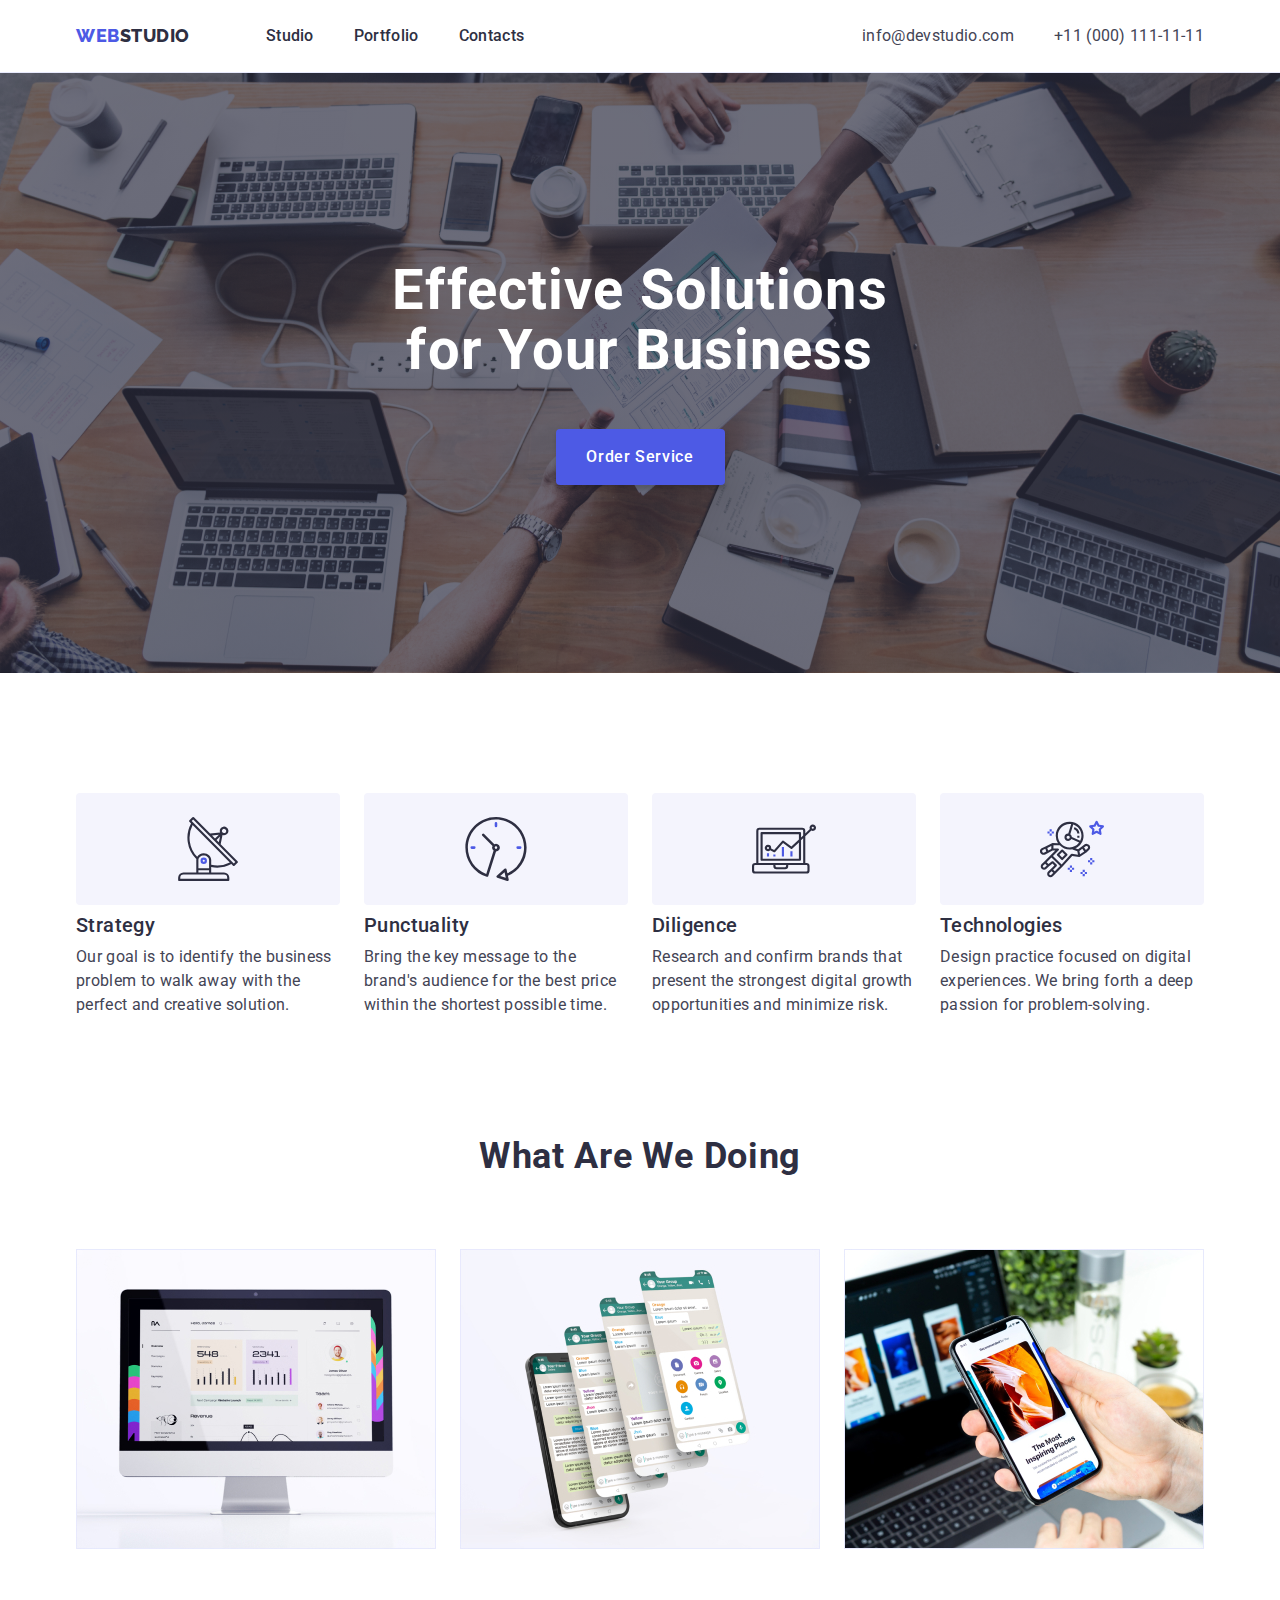
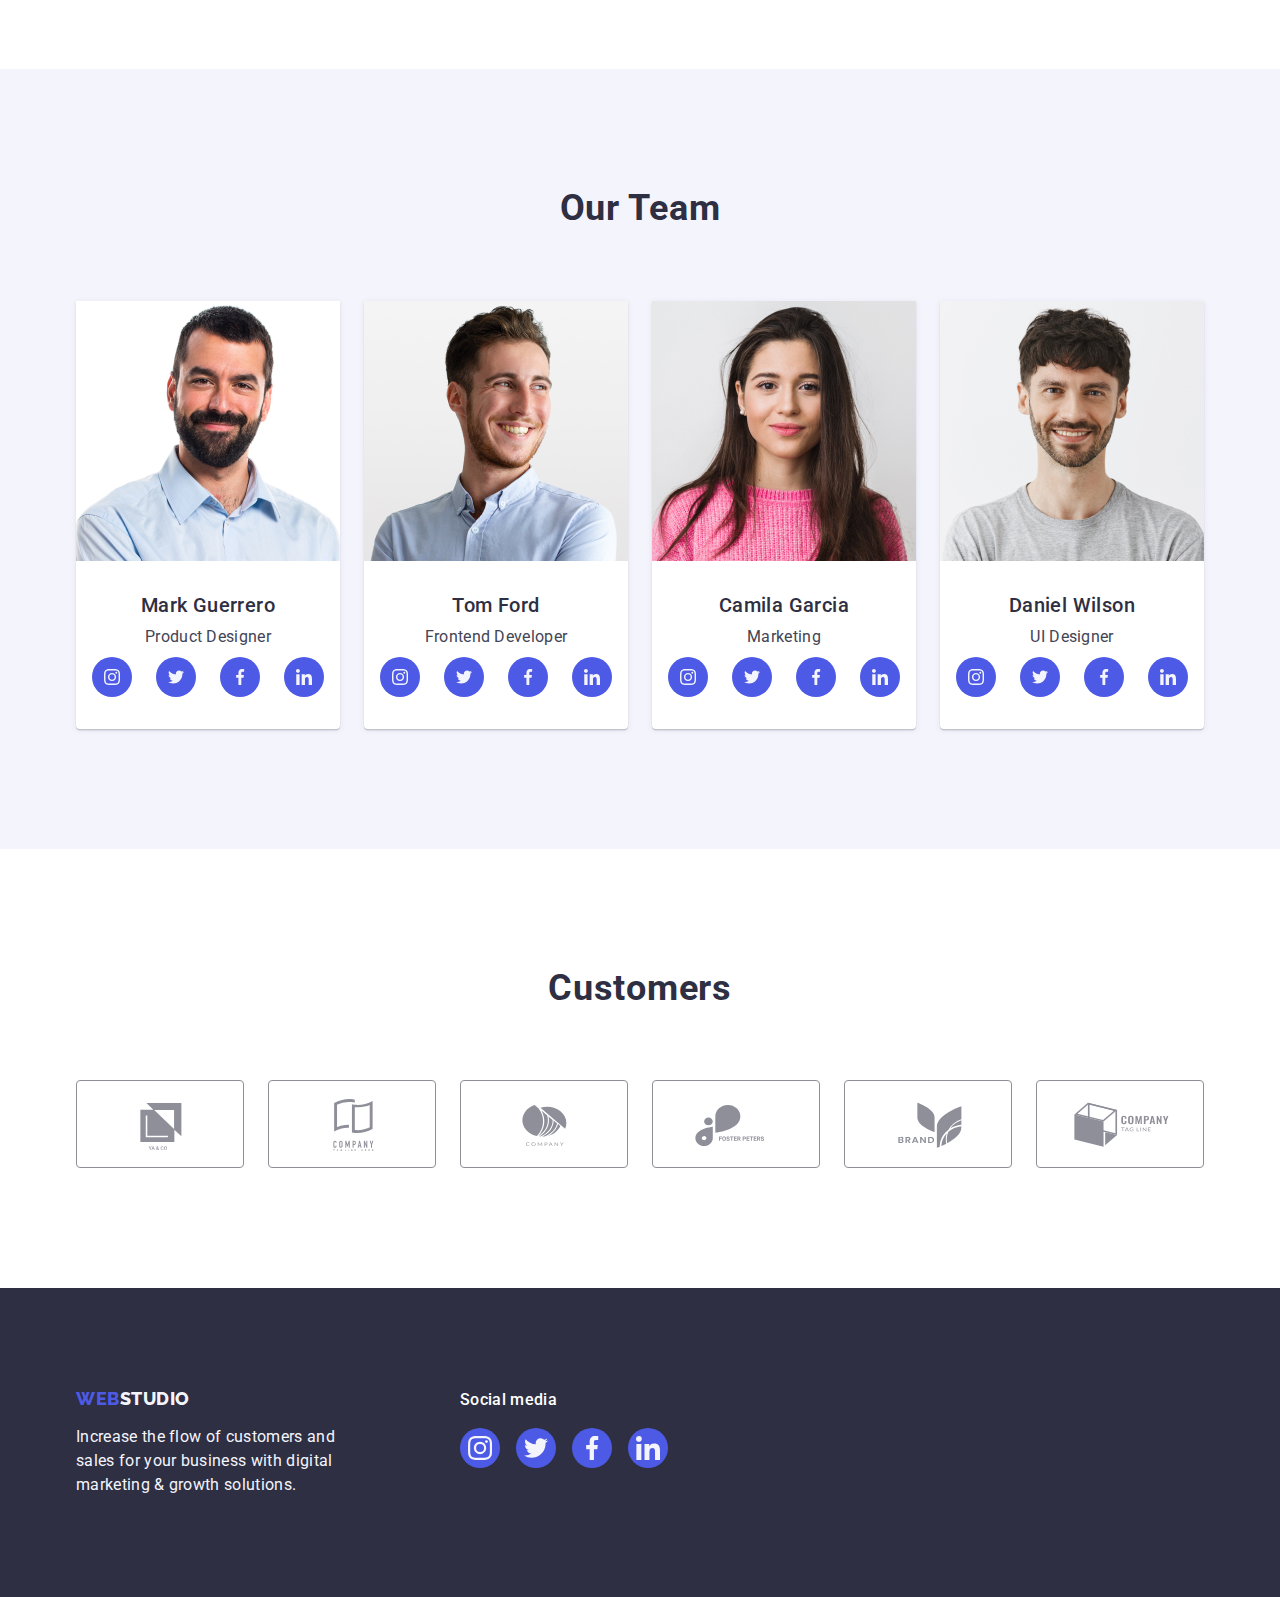
==== index.html @ e8cffee5 "Initial commit" ====
<!DOCTYPE html>
<html lang="en">
  <head>
    <meta charset="UTF-8" />
    <meta http-equiv="X-UA-Compatible" content="IE=edge" />
    <meta name="viewport" content="width=device-width, initial-scale=1.0" />
    <!--Fonts-stules-->
    <link rel="preconnect" href="https://fonts.googleapis.com" />
    <link rel="preconnect" href="https://fonts.gstatic.com" crossorigin />
    <link
      href="https://fonts.googleapis.com/css2?family=Raleway:wght@800&family=Roboto:wght@400;500;700;900&display=swap"
      rel="stylesheet"
    />
    <!--Custom-styles-->
    <link rel="stylesheet" href="./css/modern-normalize.min.css" />
    <link rel="stylesheet" href="./css/styles.css" />
    <title>WebStudio</title>
  </head>

  <body>
    <!-- header -->
    <header class="header">
      <div class="header-div container">
        <nav class="header-nav">
          <a class="header-loga link" href="./index.html"
            >Web<span class="loga">Studio</span></a
          >
          <ul class="header-nav-list list">
            <li class="header-nav-item">
              <a class="heqder-link text link" href="./index.html">Studio</a>
            </li>
            <li class="header-nav-item">
              <a class="heqder-link text link" href="./portfolio.html"
                >Portfolio</a
              >
            </li>
            <li class="header-nav-item">
              <a class="heqder-link text link" href="">Contacts</a>
            </li>
          </ul>
        </nav>
        <address class="header-address">
          <ul class="header-address-list list">
            <li class="header-contact-mail">
              <a
                class="header-contact-link small link"
                href="mailto:info@devstudio.com"
                >info@devstudio.com</a
              >
            </li>
            <li class="header-contact-tel">
              <a class="header-contact-link small link" href="tel:+110001111111"
                >+11 (000) 111-11-11</a
              >
            </li>
          </ul>
        </address>
      </div>
    </header>

    <!-- main-->
    <main>
      <!-- hero image-->
      <section class="section-hero-image">
        <div class="div-hero container">
          <h1 class="hero-imege-title title">
            Effective Solutions for Your Business
          </h1>
          <button class="imege-button" type="button">Order Service</button>
        </div>
      </section>
      <!-- section 1-->
      <section class="section-advantage">
        <div class="div-advantage container">
          <h2 class="subject visually-hidden">Our advantage</h2>
          <ul class="advantage-list list">
            <li class="advantage-item">
            <div class="section-advantage-icon">
              <svg class="advantage-icon" width="64" height="64">
                <use href="./images/icons.svg#icon-antenna"></use>
              </svg>
            </div>
              <h3 class="advantage-title heading">Strategy</h3>
              <p class="advantage-text small">
                Our goal is to identify the business problem to walk away with
                the perfect and creative solution.
              </p>
            </li>
            <li class="advantage-item">
            <div class="section-advantage-icon">
              <svg class="advantage-icon" width="64" height="64">
                <use href="./images/icons.svg#icon-clock"></use>
              </svg>
            </div>
              <h3 class="advantage-title heading">Punctuality</h3>
              <p class="advantage-text small">
                Bring the key message to the brand's audience for the best price
                within the shortest possible time.
              </p>
            </li>
            <li class="advantage-item">
             <div class="section-advantage-icon">
              <svg class="advantage-icon" width="64" height="64">
                <use href="./images/icons.svg#icon-diagram"></use>
              </svg>
             </div>
              <h3 class="advantage-title heading">Diligence</h3>
              <p class="advantage-text small">
                Research and confirm brands that present the strongest digital
                growth opportunities and minimize risk.
              </p>
            </li>
            <li class="advantage-item">
             <div class="section-advantage-icon">
              <svg class="advantage-icon" width="64" height="64">
                <use href="./images/icons.svg#icon-astronaut"></use>
              </svg>
             </div>
              <h3 class="advantage-title heading">Technologies</h3>
              <p class="advantage-text small">
                Design practice focused on digital experiences. We bring forth a
                deep passion for problem-solving.
              </p>
            </li>
          </ul>
        </div>
      </section>

      <!-- section 2 product-->
      <section class="section-product">
        <div class="div-product container">
          <h2 class="product-title subject">What are we doing</h2>
          <ul class="product-list list">
            <li class="product-item">
              <img
                class="product-item-img"
                src="./images/section2/Rectangle1.jpg"
                alt="the computer on which the site is displayed."
                width="360"
                height="300"
              />
            </li>
            <li class="product-item">
              <img
                class="product-item-img"
                src="./images/section2/Rectangle2.jpg"
                alt="open application on the mobile phone."
                width="360"
                height="300"
              />
            </li>
            <li class="product-item">
              <img
                class="product-item-img"
                src="./images/section2/Rectangle3.jpg"
                alt="the program is open on the mobile phone and computer."
                width="360"
                height="300"
              />
            </li>
          </ul>
        </div>
      </section>
      <!-- section 3 team-->
      <section class="section-team">
        <div class="div-team container">
          <h2 class="team-title subject">Our Team</h2>
          <ul class="team-list list">
            <li class="team-item">
              <img
                class="team-item-img"
                src="./images/section3/img1j.jpg"
                alt="a man with dark hair and a beard."
                width="264"
                height="260"
              />
              <div class="div-team-item">
                <h3 class="team-item-title heading">Mark Guerrero</h3>
                <p class="team-item-text small">Product Designer</p>
                <ul class="team-media-list list">
                  <li class="team-media-item"><a class="social-link link" href="" target="_blank" rel="noopener noreferrer" 
                    aria-label="Instagram icon">
                    <svg class="social-icon" width="16" height="16">
                      <use href="./images/icons.svg#icon-instagram"></use>
                    </svg>
                  </a></li>
                  <li class="team-media-item"><a class="social-link link" href="" target="_blank" rel="noopener noreferrer" 
                    aria-label="Twitter icon">
                    <svg class="social-icon" width="16" height="16">
                      <use href="./images/icons.svg#icon-twitter"></use>
                    </svg>
                  </a></li>
                  <li class="team-media-item"><a class="social-link link" href="" target="_blank" rel="noopener noreferrer"
                     aria-label="Facebook icon">
                    <svg class="social-icon" width="16" height="16">
                      <use href="./images/icons.svg#icon-facebook"></use>
                    </svg>
                  </a></li>
                  <li class="team-media-item"><a class="social-link link" href="" target="_blank" rel="noopener noreferrer" 
                    aria-label="linkedin icon">
                    <svg class="social-icon" width="16" height="16">
                      <use href="./images/icons.svg#icon-linkedin"></use>
                    </svg>
                  </a></li>
                </ul>
              </div>
            </li>
            <li class="team-item">
              <img
                class="team-item-img"
                src="./images/section3/img2j.jpg"
                alt="a man with blond hair and a sincere smile."
                width="264"
                height="260"
              />
              <div class="div-team-item">
                <h3 class="team-item-title heading">Tom Ford</h3>
                <p class="team-item-text small">Frontend Developer</p>
              <ul class="team-media-list list">
                <li class="team-media-item"><a class="social-link link" href="" target="_blank" rel="noopener noreferrer" 
                  aria-label="Instagram icon">
                  <svg class="social-icon" width="16" height="16">
                    <use href="./images/icons.svg#icon-instagram"></use>
                  </svg>
                </a></li>
                <li class="team-media-item"><a class="social-link link" href="" target="_blank" rel="noopener noreferrer" 
                  aria-label="Twitter icon">
                  <svg class="social-icon" width="16" height="16">
                    <use href="./images/icons.svg#icon-twitter"></use>
                  </svg>
                </a></li>
                <li class="team-media-item"><a class="social-link link" href="" target="_blank" rel="noopener noreferrer"
                   aria-label="Facebook icon">
                  <svg class="social-icon" width="16" height="16">
                    <use href="./images/icons.svg#icon-facebook"></use>
                  </svg>
                </a></li>
                <li class="team-media-item"><a class="social-link link" href="" target="_blank" rel="noopener noreferrer" 
                  aria-label="linkedin icon">
                  <svg class="social-icon" width="16" height="16">
                    <use href="./images/icons.svg#icon-linkedin"></use>
                  </svg>
                </a></li>
              </ul>
              </div>
            </li>
            <li class="team-item">
              <img
                class="team-item-img"
                src="./images/section3/img3j.jpg"
                alt="woman with dark long hair."
                width="264"
                height="260"
              />
              <div class="div-team-item">
                <h3 class="team-item-title heading">Camila Garcia</h3>
                <p class="team-item-text small">Marketing</p>
                <ul class="team-media-list list">
                  <li class="team-media-item"><a class="social-link link" href="" target="_blank" rel="noopener noreferrer" 
                    aria-label="Instagram icon">
                    <svg class="social-icon" width="16" height="16">
                      <use href="./images/icons.svg#icon-instagram"></use>
                    </svg>
                  </a></li>
                  <li class="team-media-item"><a class="social-link link" href="" target="_blank" rel="noopener noreferrer" 
                    aria-label="Twitter icon">
                    <svg class="social-icon" width="16" height="16">
                      <use href="./images/icons.svg#icon-twitter"></use>
                    </svg>
                  </a></li>
                  <li class="team-media-item"><a class="social-link link" href="" target="_blank" rel="noopener noreferrer"
                     aria-label="Facebook icon">
                    <svg class="social-icon" width="16" height="16">
                      <use href="./images/icons.svg#icon-facebook"></use>
                    </svg>
                  </a></li>
                  <li class="team-media-item"><a class="social-link link" href="" target="_blank" rel="noopener noreferrer" 
                    aria-label="linkedin icon">
                    <svg class="social-icon" width="16" height="16">
                      <use href="./images/icons.svg#icon-linkedin"></use>
                    </svg>
                  </a></li>
                </ul>
              </div>
            </li>
            <li class="team-item">
              <img
                class="team-item-img"
                src="./images/section3/img4j.jpg"
                alt="a man with dark hair in a t-shirt who is smiling."
                width="264"
                height="260"
              />
              <div class="div-team-item">
                <h3 class="team-item-title heading">Daniel Wilson</h3>
                <p class="team-item-text small">UI Designer</p>
                <ul class="team-media-list list">
                  <li class="team-media-item"><a class="social-link link" href="" target="_blank" rel="noopener noreferrer" 
                    aria-label="Instagram icon">
                    <svg class="social-icon" width="16" height="16">
                      <use href="./images/icons.svg#icon-instagram"></use>
                    </svg>
                  </a></li>
                  <li class="team-media-item"><a class="social-link link" href="" target="_blank" rel="noopener noreferrer" 
                    aria-label="Twitter icon">
                    <svg class="social-icon" width="16" height="16">
                      <use href="./images/icons.svg#icon-twitter"></use>
                    </svg>
                  </a></li>
                  <li class="team-media-item"><a class="social-link link" href="" target="_blank" rel="noopener noreferrer"
                     aria-label="Facebook icon">
                    <svg class="social-icon" width="16" height="16">
                      <use href="./images/icons.svg#icon-facebook"></use>
                    </svg>
                  </a></li>
                  <li class="team-media-item"><a class="social-link link" href="" target="_blank" rel="noopener noreferrer" 
                    aria-label="linkedin icon">
                    <svg class="social-icon" width="16" height="16">
                      <use href="./images/icons.svg#icon-linkedin"></use>
                    </svg>
                  </a></li>
                </ul>
              </div>
            </li>
          </ul>
        </div>
      </section>
      <!-- section 4 customers-->
      <section class="customers">
        <div class="container">
          <h2 class="container-title subject">Customers</h2>
          <ul class="customers-list list">
            <li class="customers-item"> <a class="customers-socials-link link" href="" target="_blank" rel="noopener noreferrer"
               aria-label="YA and CO" >
              <svg class="customers-icon" width="104" height="56">
                <use href="./images/icons.svg#icon-Logo"></use>
              </svg>
            </a></li>
            <li class="customers-item"> <a class="customers-socials-link link" href="" target="_blank" rel="noopener noreferrer"
               aria-label="Company Tagline Here" >
              <svg class="customers-icon" width="104" height="56">
                <use href="./images/icons.svg#icon-Logo-1"></use>
              </svg>
            </a></li>
            <li class="customers-item"> <a class="customers-socials-link link" href="" target="_blank" rel="noopener noreferrer"
               aria-label="Company" >
              <svg class="customers-icon" width="104" height="56">
                <use href="./images/icons.svg#icon-Logo-2"></use>
              </svg>
            </a></li>
            <li class="customers-item"> <a class="customers-socials-link link" href="" target="_blank" rel="noopener noreferrer"
               aria-label="Foster Peters" >
              <svg class="customers-icon" width="104" height="56">
                <use href="./images/icons.svg#icon-Logo-3"></use>
              </svg>
            </a></li>
            <li class="customers-item"> <a class="customers-socials-link link" href="" target="_blank" rel="noopener noreferrer"
               aria-label="Brand" >
              <svg class="customers-icon" width="104" height="56">
                <use href="./images/icons.svg#icon-Logo-4"></use>
              </svg>
            </a></li>
            <li class="customers-item"> <a class="customers-socials-link link" href="" target="_blank" rel="noopener noreferrer"
               aria-label="Company Tag Line" >
              <svg class="customers-icon" width="104" height="56">
                <use href="./images/icons.svg#icon-Logo-5"></use>
              </svg>
            </a></li>
          </ul>
        </div>
      </section>
    </main>

    <!--footer-->
    <footer class="footer">
      <div class="div-footer container">
        <div class="div-footer-logo">
          <a class="footer-loga link" href="./index.html"
            >Web<span class="loga-footer">Studio</span></a
          >
          <p class="footer-text">
            Increase the flow of customers and sales for your business with
            digital marketing & growth solutions.
          </p>
        </div>
        <div class="div-media">
          <p class="footer-media">Social media</p>
          <ul class="footer-media-list list">
            <li class="footer-media-item"><a class="footer-social-link link" href="" target="_blank" rel="noopener noreferrer" 
                    aria-label="Instagram icon">
              <svg class="footer-social-icon" width="24" height="24"> <use href="./images/icons.svg#icon-instagram24"></use></svg>
             
            </a></li>
            <li class="footer-media-item"><a class="footer-social-link link" href="" target="_blank" rel="noopener noreferrer" 
                    aria-label="Twitter icon">
              <svg class="footer-social-icon" width="24" height="24"><use href="./images/icons.svg#icon-twitter24"></use></svg>
              
            </a></li>
            <li class="footer-media-item"><a class="footer-social-link link" href="" target="_blank" rel="noopener noreferrer" 
                    aria-label="Facebook icon">
              <svg class="footer-social-icon" width="24" height="24"><use href="./images/icons.svg#icon-facebook24"></use></svg>
              
            </a></li>
            <li class="footer-media-item"><a class="footer-social-link link" href="" target="_blank" rel="noopener noreferrer" 
                    aria-label="Linkedin icon">
              <svg class="footer-social-icon" width="24" height="24"> <use href="./images/icons.svg#icon-linkedin24"></use></svg>
             
            </a></li>
          </ul>
        </div>
      </div>
    </footer>
  </body>
</html>
---- css/styles.css ----
body {
  font-family: Roboto, sans-serif;
  color: #434455;
  background-color: var(--color-white);
}
img {
  display: block;
}
h1,
h2,
h3,
h4,
h5,
h6,
p {
  margin: 0;
}

ul,
ol {
  padding: 0;
  margin: 0;
}
/*!!!!!!!!!!!!!!!!!!!!!!!!!!!!!!!!!!!!--------base styly--------!!!!!!!!!!!!!!!!!!!!!!!!!!!!!!!!!!!!!!!!!!!*/
/*h1*/
.title {
  font-size: 56px;
  font-weight: 700;

  line-height: 1.07;
  letter-spacing: 0.02em;
  text-align: center;
}
/*h2*/
.subject {
  font-size: 36px;
  font-weight: 700;

  line-height: 1.11;
  letter-spacing: 0.02em;
  text-transform: capitalize;
  text-align: center;
  color: var(--color-navy-blue);
}

/*h3*/
.heading {
  font-size: 20px;
  font-weight: 500;
  line-height: 1.2;
  letter-spacing: 0.02em;

  color: var(--color-grey);
}
/*p*/
.small {
  font-size: 16px;
  font-weight: 400;
  line-height: 1.5;
  letter-spacing: 0.02em;
  color: var(--color-slate);
}
.text {
  font-size: 16px;
  font-weight: 500;
  line-height: 1.5;
  letter-spacing: 0.02em;
  color: var(--color-slate);
}

.list {
  list-style-type: none;
}
.link {
  text-decoration: none;
}
.container {
  width: 1158px;
  margin: 0 auto;
  padding: 0 15px 0 15px;
}

.visually-hidden {
  position: absolute;
  width: 1px;
  height: 1px;
  margin: -1px;
  border: 0;
  padding: 0;
  white-space: nowrap;
  clip-path: inset(100%);
  clip: rect(0 0 0 0);
  overflow: hidden;
}
/*!!!!!!!!!!!!!!!!!!!!!!-----------------header styles-----------!!!!!!!!!!!!!!!!!!!!!!!!!!!!!!!!!!!!!!!!!*/

.header {
  border-bottom: 1px solid #e7e9fc;
  box-shadow: 0px 2px 1px rgba(46, 47, 66, 0.08),
    0px 1px 1px rgba(46, 47, 66, 0.16), 0px 1px 6px rgba(46, 47, 66, 0.08);
}

.header-div {
  display: flex;
}

.header-nav {
  display: flex;
  align-items: center;
}
.header-loga {
  font-family: Raleway, sans-serif;
  font-weight: 800;
  font-size: 18px;
  line-height: 1.17;
  color: var(--color-iris);
  letter-spacing: 0.03em;
  text-transform: uppercase;

  margin-right: 76px;
}

.loga {
  color: var(--color-grey);
}
.header-nav-list {
  display: flex;
  gap: 40px;
}
.header-nav-list .heqder-link {
  color: var(--color-navy-blue);
}
.header-nav-list .heqder-link:hover,
.header-nav-list .heqder-link:focus,
.header-nav-list .heqder-link:active {
  color: var(--color-ocean);
}
.header-nav-item {
}
.heqder-link {
  display: inline-block;
  padding-top: 24px;
  padding-bottom: 24px;
}
.header-address {
  font-style: normal;
  display: flex;
  align-items: center;
  margin-left: auto;
}
.header-address-list {
  display: flex;
}

.header-contact-mail {
  margin-right: 40px;
}

.header-contact-tel {
  margin-right: 0;
}
.header-contact-link:hover,
.header-contact-link:focus {
  color: var(--color-ocean);
}

/*!!!!!!!!!!!!!!!!!!!!!----------------------hero-imege------------------!!!!!!!!!!!!!!!!!!!!!!!!!!!!1*/

.section-hero-image {
  max-width: 1440px;
  margin-left: auto;
  margin-right: auto;
  background: var(--color-navy-blue);
  padding: 188px 0 188px;
  background-image: linear-gradient(
      rgba(46, 47, 66, 0.7),
      rgba(46, 47, 66, 0.7)
    ),
    url(../images/background/people-office.jpg);
  background-repeat: no-repeat;
  background-position: center;
  background-size: cover;
}
.div-hero {
}
.hero-imege-title {
  color: var(--color-white);
  max-width: 496px;
  margin-left: auto;
  margin-right: auto;
}
.imege-button {
  font-family: "Roboto", sans-serif;
  font-weight: 500;
  font-size: 16px;
  line-height: 1.5;
  letter-spacing: 0.04em;
  cursor: pointer;
  color: var(--color-white);
  background-color: var(--color-iris);

  display: block;
  min-width: 169px;
  height: 56px;
  border: none;
  border-radius: 4px;
  margin-left: auto;
  margin-right: auto;
  margin-top: 48px;
  box-shadow: 0px 4px 4px rgba(0, 0, 0, 0.15);
}
.imege-button:hover,
.imege-button:focus {
  background-color: var(--color-ocean);
}
.imege-button:active {
  background-color: var(--color-ocean);
}

/*!!!!!!!!!!!!!!!!!!!!--------------------section advantage-------------------!!!!!!!!!!!!!!!!!!!!!!!!!!!!*/

.section-advantage {
  padding-bottom: 120px;
  padding-top: 120px;
}

.advantage-list {
  display: flex;
  gap: 24px;
  padding-left: 0;
}

.advantage-item {
  width: calc((100% - 72px) / 4);
}
.section-advantage-icon {
  display: flex;
  align-items: center;
  justify-content: center;
  padding-bottom: 24px;
  padding-top: 24px;
  margin-bottom: 8px;
  border-radius: 4px;
  background-color: var(--color-cloud);
}
.advantage-icon {
}
.advantage-title {
  margin-bottom: 8px;
}

.advantage-text {
}

/*!!!!!!!!!!!!!!!!!!!!!!!!!!!!!!!!!!-----------------section product----------------!!!!!!!!!!!!!!!!!!!!!!!!!*/
.section-product {
  padding-bottom: 120px;
}
.div-product {
}
.product-title {
  margin-bottom: 72px;
}
.product-list {
  display: flex;
  gap: 24px;
  padding-left: 0;
}
.product-item {
  width: calc((100% - 48px) / 3);
}
.product-item-img {
}
/*!!!!!!!!!!!!!!!!!!!!!!!!!!!!!!!!!-------------------section team--------------------!!!!!!!!!!!!!!!!!!!!!!!*/
.section-team {
  background-color: var(--color-cloud);
  padding-bottom: 120px;
  padding-top: 120px;
}
.div-team {
}
.team-title {
  margin-bottom: 72px;
}
.team-list {
  display: flex;
  gap: 24px;
}
.team-item {
  background-color: var(--color-white);
  width: calc((100% - 72px) / 4);
  border-radius: 0px 0px 4px 4px;
  box-shadow: 0px 1px 6px rgba(46, 47, 66, 0.08),
    0px 1px 1px rgba(46, 47, 66, 0.16), 0px 2px 1px rgba(46, 47, 66, 0.08);
}
.div-team-item {
  padding: 32px 0px;
}
.team-item-img {
}
.team-item-title {
  text-align: center;
  margin-bottom: 8px;
}
.team-item-text {
  text-align: center;
  margin-bottom: 8px;
}
.team-media-list {
  display: flex;
  gap: 24px;
  justify-content: center;
}
.team-media-item {
  width: 40px;
  height: 40px;
}
.social-link {
  display: flex;
  align-items: center;
  justify-content: center;
  width: 100%;
  height: 100%;
  background-color: var(--color-iris);
  border-radius: 50%;
}
.social-link:hover,
.social-link:focus {
  background-color: var(--color-ocean);
}
.social-icon {
  fill: var(--color-cloud);
}
/*!!!!!!!!!!!!!!!!!!!!!!!!!---------------------section 4 customers-------------------!!!!!!!!!!!!!!!*/
.customers {
  padding-bottom: 120px;
  padding-top: 120px;
}
.container-title {
  line-height: 1.1;
  margin-bottom: 72px;
}
.customers-list {
  display: flex;
  gap: 24px;
}
.customers-item {
  width: calc((100% - 120px) / 6);
  height: 88px;
}
.customers-socials-link {
  display: flex;
  align-items: center;
  justify-content: center;
  width: 100%;
  height: 100%;
  border: 1px solid #8e8f99;
  border-radius: 4px;
  color: var(--color-light-slate);
}
.customers-icon {
  fill: currentColor; 
}
.customers-socials-link:hover,
.customers-socials-link:focus{
  color: var(--color-ocean);
}
.customers-socials-link:hover,
.customers-socials-link:focus {
  border-color: var(--color-ocean);
}
/*!!!!!!!!!!!!!!!!!!!!!!!!----------------------------footer------------------!!!!!!!!!!!!!!!!!!!!!!!*/
.footer {
  background: var(--color-navy-blue);
  padding: 100px 0;
}
.div-footer {
  display: flex;
  align-items: baseline;
}
.div-footer-logo{
  margin-right: 120px;
}
.div-media {
  /*margin-left: 120px;*/
}
.footer-loga {
  font-family: Raleway, sans-serif;
  font-weight: 800;
  font-size: 18px;
  line-height: 1.17;
  color: var(--color-iris);
  letter-spacing: 0.03em;
  text-transform: uppercase;
  display: inline-block;
  margin-bottom: 16px;
}

.loga-footer {
  color: var(--color-cloud);
}
.footer-text {
  font-weight: 400;
  font-size: 16px;
  line-height: 1.5;
  letter-spacing: 0.02em;
  color: var(--color-cloud);
  max-width: 264px;
}
.footer-media {
  font-weight: 500;
  font-size: 16px;
  line-height: 1.5;
  letter-spacing: 0.02em;
  color: var(--color-white);
  margin-bottom: 16px;
}
.footer-media-list {
  display: flex;
  gap: 16px;
}
.footer-media-item{
  width: 40px;
  height: 40px;
}
.footer-social-link {
  display: flex;
  align-items: center;
  justify-content: center;
  width: 100%;
  height: 100%;
  background-color: var(--color-iris);
  border-radius: 50%;
}
.footer-social-link:hover,
.footer-social-link:focus {
  background-color: var(--color-green);
}

.footer-social-icon {
  fill: var(--color-cloud);
}

/*!!!!!!!!!!!!!!!!!!!!!----------------portfolio-------------------!!!!!!!!!!!!!!!!!!!!!!!!!!!!!!!!!!!!!!!!!!!!*/
.section-portfolio {
  padding: 96px 0 120px;
}

/*!!!!!!!!!!-----button-filters-----!!!!!!*/
.button-filters {
  display: flex;
  justify-content: center;
  gap: 24px;
  margin-bottom: 72px;
}
.button-item {
}
.button {
  font-family: "Roboto", sans-serif;
  font-weight: 500;
  font-size: 16px;
  line-height: 1.5;
  letter-spacing: 0.04em;
  cursor: pointer;
  color: var(--color-iris);
  background: var(--color-cloud);

  padding: 12px 24px;
  border: 1px solid var(--color-cornflower);
  border-radius: 4px;
}
.button:hover,
.button:focus {
  color: var(--color-white);
  background-color: var(--color-ocean);
  border: 1px solid transparent;
  box-shadow: 0px 3px 1px rgba(0, 0, 0, 0.1), 0px 2px 1px rgba(0, 0, 0, 0.08),
    0px 2px 2px rgba(0, 0, 0, 0.12);
}
.button:active {
  color: var(--color-white);
  background: var(--color-ocean);
}
/*!!!!!!!!!!!!!!!!!!!!!!!!!---------------project-card-----------------!!!!!!!!!!!!!!!!!!!!!!!!!!!!!!!!!!!!!!*/

.project-list {
  display: flex;
  flex-wrap: wrap;
  column-gap: 24px;
  row-gap: 48px;
  padding-left: 0;
}
.project-link{
  display: block; 
}
.project-item {
  width: calc((100% - 48px) / 3);
}
.project-link:hover,
.project-link:focus  {
  box-shadow: 0px 1px 6px rgba(46, 47, 66, 0.08),
    0px 1px 1px rgba(46, 47, 66, 0.16), 0px 2px 1px rgba(46, 47, 66, 0.08);
}

.project-link:link {
  text-decoration: none;
}

.div-project {
  padding: 32px 16px;
  border: 1px solid #e7e9fc;
  border-top: none;
}
.project-title {
  margin-bottom: 8px;
}
.progekt-text {
}

/*!!!!!!!!!!!!!!!!!!!!!!!!!!!!!!------------------CSS root---------!!!!!!!!!!!!!!!!!!!!!!!!!!!!!!!!!!!!!!!!!!*/
:root {
  --color-iris: #4d5ae5;
  --color-ocean: #404bbf;
  --color-navy-blue: #2e2f42;
  --color-green: #31d0aa;
  --color-slate: #434455;
  --color-light-slate: #8e8f99;
  --color-cornflower: #e7e9fc;
  --color-cloud: #f4f4fd;
  --color-navy-blue-modal: #2e2f42;
  --color-grey: #2e2f42;
  --color-white: #ffffff;
  --color-dairy: #fcfcfc;
}
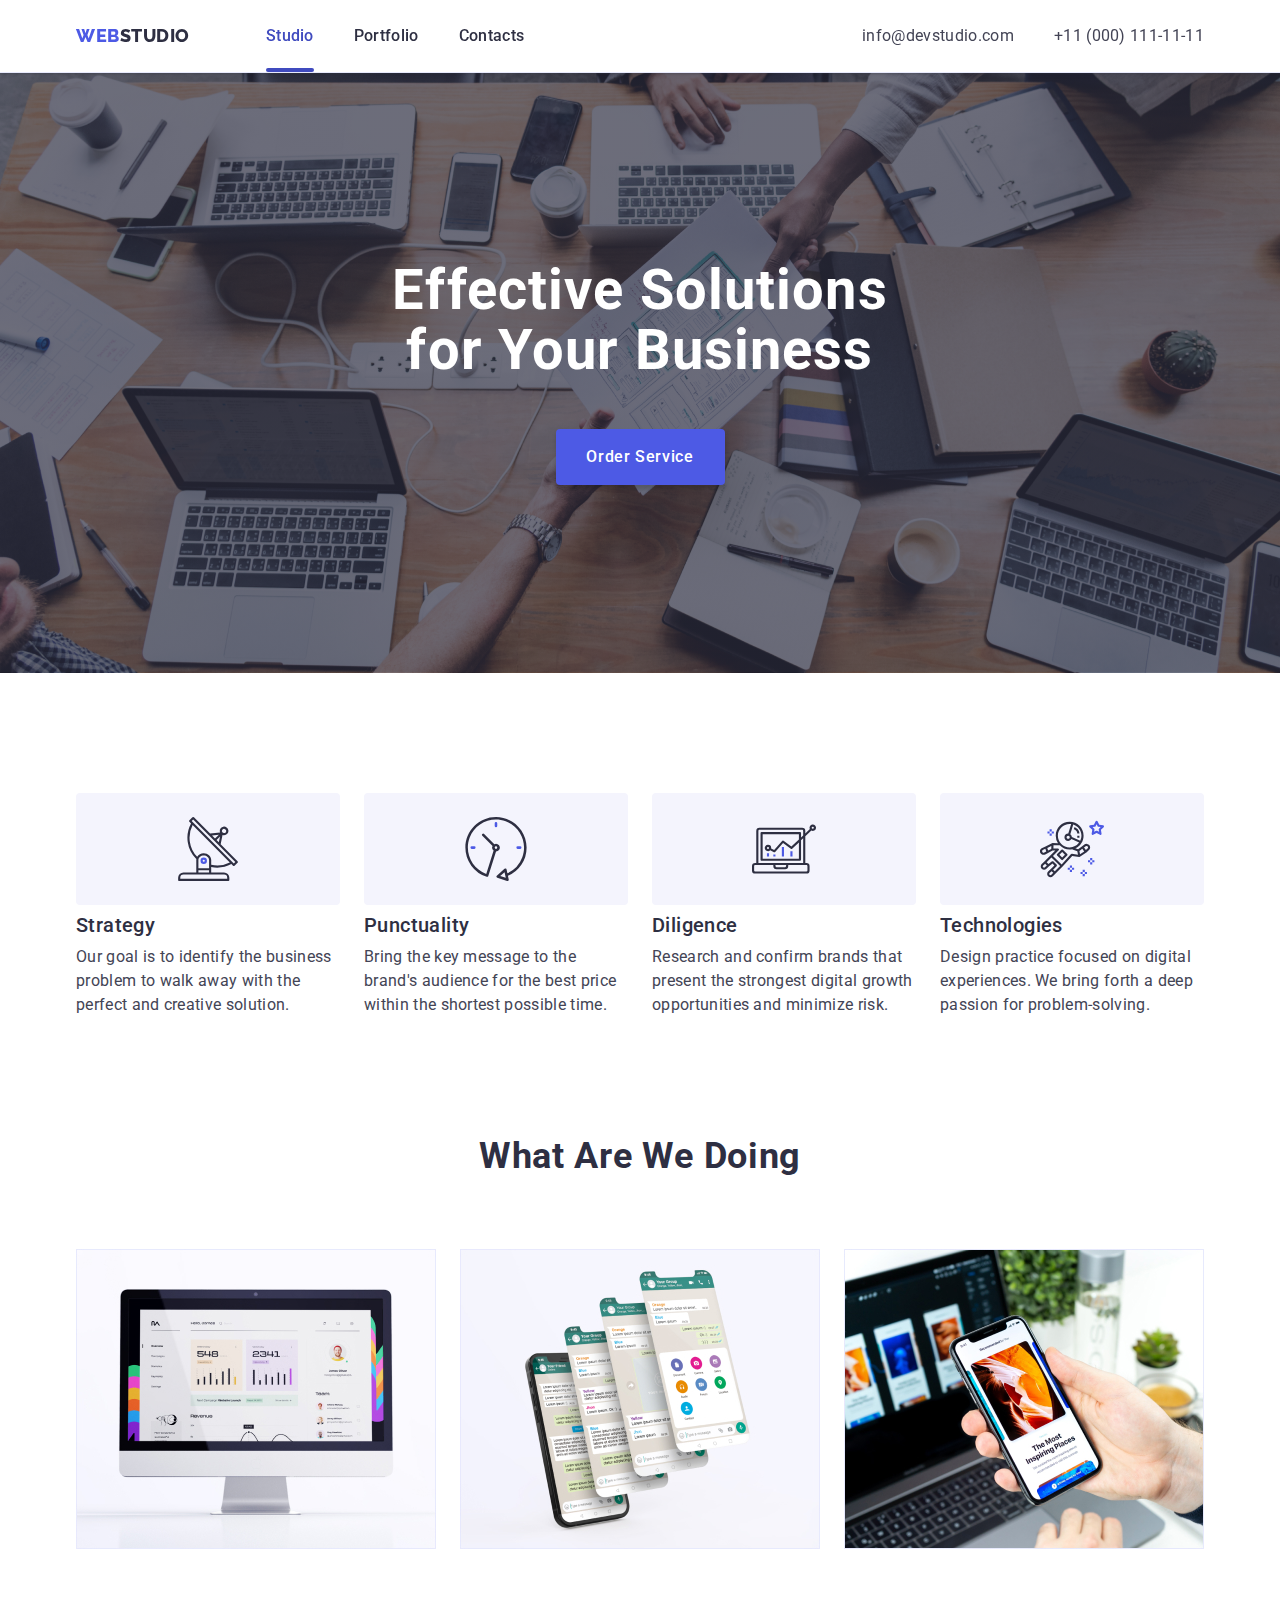
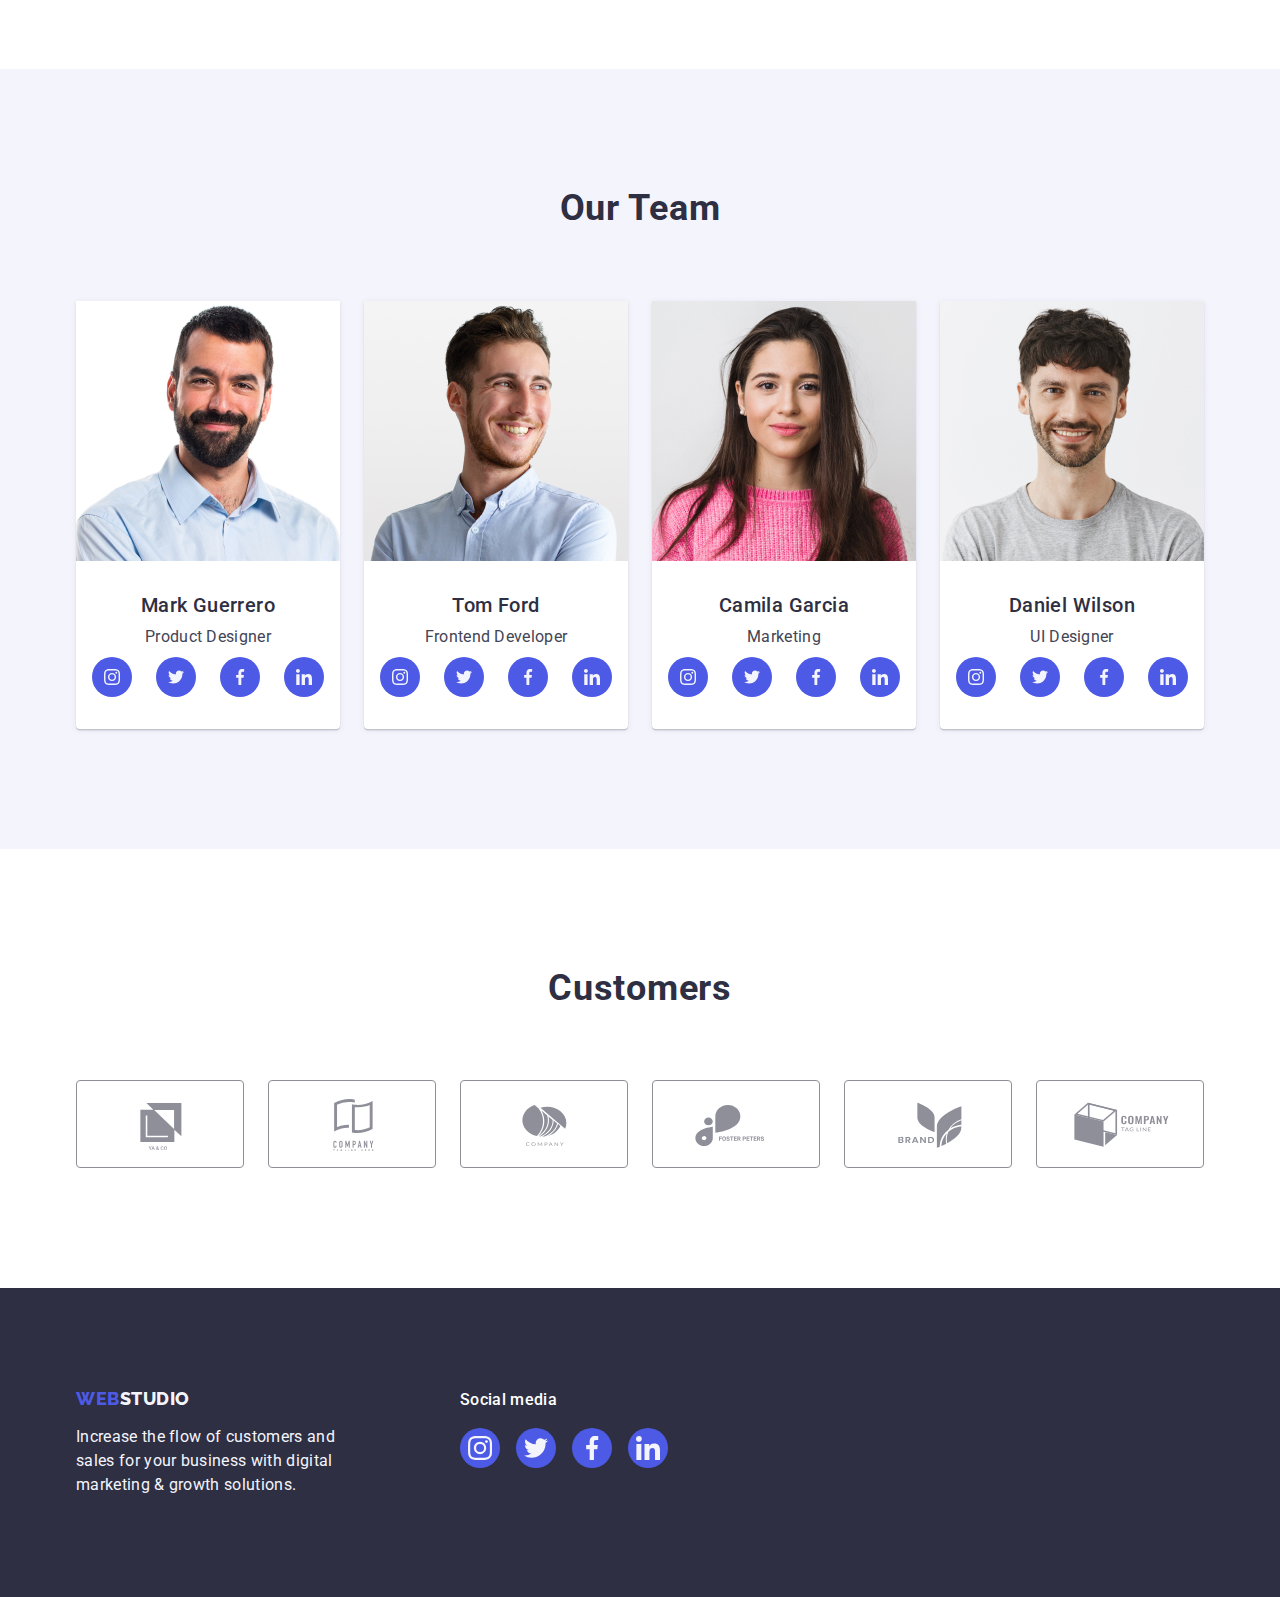
==== commit 7146c35e: "HW-5 modal-" ====
--- a/index.html
+++ b/index.html
@@ -27,7 +27,7 @@
           >
           <ul class="header-nav-list list">
             <li class="header-nav-item">
-              <a class="heqder-link text link" href="./index.html">Studio</a>
+              <a class="heqder-link active text link" href="./index.html">Studio</a>
             </li>
             <li class="header-nav-item">
               <a class="heqder-link text link" href="./portfolio.html"
@@ -66,7 +66,7 @@
           <h1 class="hero-imege-title title">
             Effective Solutions for Your Business
           </h1>
-          <button class="imege-button" type="button">Order Service</button>
+          <button class="imege-button" type="button"data-modal-open>Order Service</button>
         </div>
       </section>
       <!-- section 1-->
@@ -410,5 +410,16 @@
         </div>
       </div>
     </footer>
+<!--Modal widow-->
+<div class="backdrop is-hidden"data-modal>
+  <div class="modal ">
+    <button class="modal-close-bth"data-modal-close>
+      <svg class="modal-close-icon" width="8" height="8">
+        <use href="./images/icons.svg#icon-close-black"></use>
+      </svg>
+    </button>
+  </div>
+</div>
+<script src="./js/modal.js"></script>
   </body>
 </html>
--- a/css/styles.css
+++ b/css/styles.css
@@ -95,6 +95,9 @@
 /*!!!!!!!!!!!!!!!!!!!!!!-----------------header styles-----------!!!!!!!!!!!!!!!!!!!!!!!!!!!!!!!!!!!!!!!!!*/
 
 .header {
+  position: sticky;
+  top: 0;
+  background: #FFFFFF;
   border-bottom: 1px solid #e7e9fc;
   box-shadow: 0px 2px 1px rgba(46, 47, 66, 0.08),
     0px 1px 1px rgba(46, 47, 66, 0.16), 0px 1px 6px rgba(46, 47, 66, 0.08);
@@ -129,18 +132,38 @@
 }
 .header-nav-list .heqder-link {
   color: var(--color-navy-blue);
+  transition: color var(--anim-fast);
 }
 .header-nav-list .heqder-link:hover,
 .header-nav-list .heqder-link:focus,
 .header-nav-list .heqder-link:active {
   color: var(--color-ocean);
 }
+.heqder-link.active {
+  color: var(--color-ocean);
+}
 .header-nav-item {
 }
 .heqder-link {
   display: inline-block;
   padding-top: 24px;
   padding-bottom: 24px;
+  position: relative;
+}
+.heqder-link::after {
+  content: "";
+
+  position: absolute;
+  bottom: 0;
+  left: 0;
+
+  display: block;
+  width: 100%;
+  height: 4px;
+  border-radius: 2px;
+}
+.heqder-link.active::after {
+  background-color: var(--color-ocean);
 }
 .header-address {
   font-style: normal;
@@ -159,6 +182,10 @@
 .header-contact-tel {
   margin-right: 0;
 }
+.header-contact-link{
+  transition: color var(--anim-fast);
+}
+
 .header-contact-link:hover,
 .header-contact-link:focus {
   color: var(--color-ocean);
@@ -208,6 +235,7 @@
   margin-right: auto;
   margin-top: 48px;
   box-shadow: 0px 4px 4px rgba(0, 0, 0, 0.15);
+  transition: background-color var(--anim-fast);
 }
 .imege-button:hover,
 .imege-button:focus {
@@ -323,6 +351,7 @@
   height: 100%;
   background-color: var(--color-iris);
   border-radius: 50%;
+  transition: background-color var(--anim-fast);
 }
 .social-link:hover,
 .social-link:focus {
@@ -357,12 +386,13 @@
   border: 1px solid #8e8f99;
   border-radius: 4px;
   color: var(--color-light-slate);
+  transition: background-color var(--anim-fast), color var(--anim-fast);
 }
 .customers-icon {
-  fill: currentColor; 
+  fill: currentColor;
 }
 .customers-socials-link:hover,
-.customers-socials-link:focus{
+.customers-socials-link:focus {
   color: var(--color-ocean);
 }
 .customers-socials-link:hover,
@@ -378,7 +408,7 @@
   display: flex;
   align-items: baseline;
 }
-.div-footer-logo{
+.div-footer-logo {
   margin-right: 120px;
 }
 .div-media {
@@ -419,7 +449,7 @@
   display: flex;
   gap: 16px;
 }
-.footer-media-item{
+.footer-media-item {
   width: 40px;
   height: 40px;
 }
@@ -431,6 +461,7 @@
   height: 100%;
   background-color: var(--color-iris);
   border-radius: 50%;
+  transition: background-color var(--anim-fast);
 }
 .footer-social-link:hover,
 .footer-social-link:focus {
@@ -468,6 +499,7 @@
   padding: 12px 24px;
   border: 1px solid var(--color-cornflower);
   border-radius: 4px;
+  transition: color var(--anim-fast), background-color var(--anim-fast), border var(--anim-fast), box-shadow var(--anim-fast) ;
 }
 .button:hover,
 .button:focus {
@@ -490,14 +522,16 @@
   row-gap: 48px;
   padding-left: 0;
 }
-.project-link{
-  display: block; 
+.project-link {
+  display: block;
+  transition: box-shadow var(--anim-fast) ;
+  
 }
 .project-item {
   width: calc((100% - 48px) / 3);
 }
 .project-link:hover,
-.project-link:focus  {
+.project-link:focus {
   box-shadow: 0px 1px 6px rgba(46, 47, 66, 0.08),
     0px 1px 1px rgba(46, 47, 66, 0.16), 0px 2px 1px rgba(46, 47, 66, 0.08);
 }
@@ -505,7 +539,31 @@
 .project-link:link {
   text-decoration: none;
 }
-
+.project-thumb{
+  position: relative;
+  overflow: hidden;
+}
+/*overlay*/
+.overlay {
+  position: absolute;
+  top: 0;
+  left: 0;
+  width: 100%;
+  height: 100%;
+  padding-top: 40px;
+  padding-left: 32px;
+  padding-right: 32px;
+  background: #4D5AE5;
+mix-blend-mode: normal;
+  transform: translateY(100%) ;
+  transition: transform var(--anim-fast);
+}
+.project-item:hover .overlay {
+  transform: translateY(0%) ;
+} 
+.overlay-text {
+  color: var(--color-cloud);
+}
 .div-project {
   padding: 32px 16px;
   border: 1px solid #e7e9fc;
@@ -515,6 +573,65 @@
   margin-bottom: 8px;
 }
 .progekt-text {
+}
+/*!!!!!!!!!!!!!!!!!!!!!!!!!!!!!!!---------------modal widow-------------------!!!!!!!!!!!!!!!!!!!!!!!!!!!!!!!!!!!!!*/
+
+.backdrop {
+ 
+  position: fixed;
+  top: 0;
+  left: 0;
+  width: 100%;
+  height: 100%;
+  background-color: rgba(46, 47, 66, 0.4);
+  z-index: var(--modal-idx);
+  transition: opacity var(--anim-fast), visibility var(--anim-fast, pointer-events var(--anim-fast)  );
+  /*backdrop-filter: ;*/
+}
+.backdrop.is-hidden {
+  opacity: 0;
+  visibility: hidden;
+  pointer-events: none;
+}
+.modal {
+  position: absolute;
+  top: calc(50%);
+  left: calc(50%);
+  transform: translate(-50%, -50%);
+  width: 408px;
+  height: 576px;
+  background-color: var(--color-dairy);
+  box-shadow: 0px 1px 1px rgba(0, 0, 0, 0.14), 0px 1px 3px rgba(0, 0, 0, 0.12),
+    0px 2px 1px rgba(0, 0, 0, 0.2);
+  border-radius: 4px;
+  transition: opacity 300ms ease, transform 300ms ease;
+  transition-delay: 400ms;
+
+}
+.backdrop.is-hidden.mobal {
+  opacity: 0;
+  transform: translate(-50%, -70%);
+  transition-delay: 0ms;
+}
+.modal-close-bth {
+  position: absolute;
+top: 24px;
+right: 24px;
+
+display: flex;
+align-items: center;
+justify-content: center;
+
+width: 24px;
+height: 24px;
+padding: 0;
+
+background-color:var(--color-cornflower);
+border-radius: 50%;
+border: 1px solid rgba(0, 0, 0, 0.1);
+}
+.modal-close-icon {
+  fill: var(--color-grey);
 }
 
 /*!!!!!!!!!!!!!!!!!!!!!!!!!!!!!!------------------CSS root---------!!!!!!!!!!!!!!!!!!!!!!!!!!!!!!!!!!!!!!!!!!*/
@@ -531,4 +648,7 @@
   --color-grey: #2e2f42;
   --color-white: #ffffff;
   --color-dairy: #fcfcfc;
-}
+
+  --anim-fast: 250ms cubic-bezier(0.4, 0, 0.2, 1);
+  --modal-idx:100%;
+}
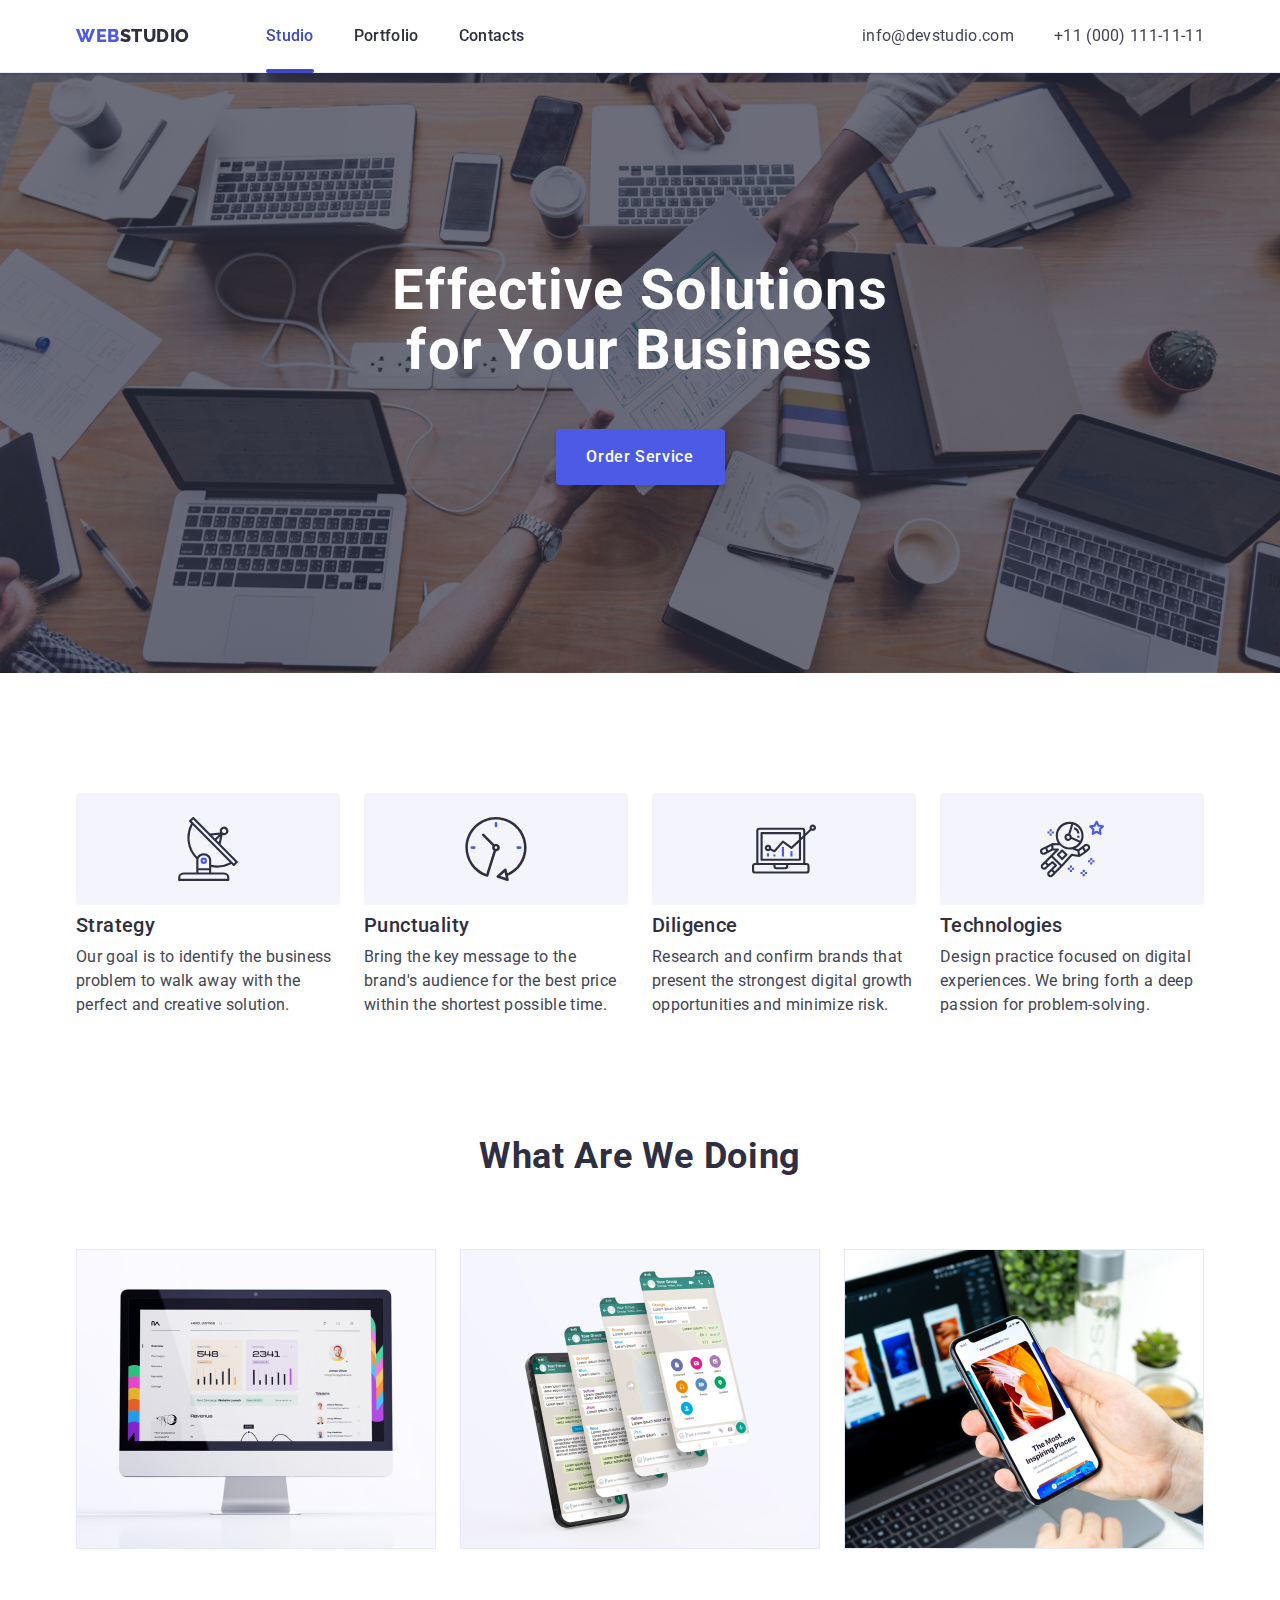
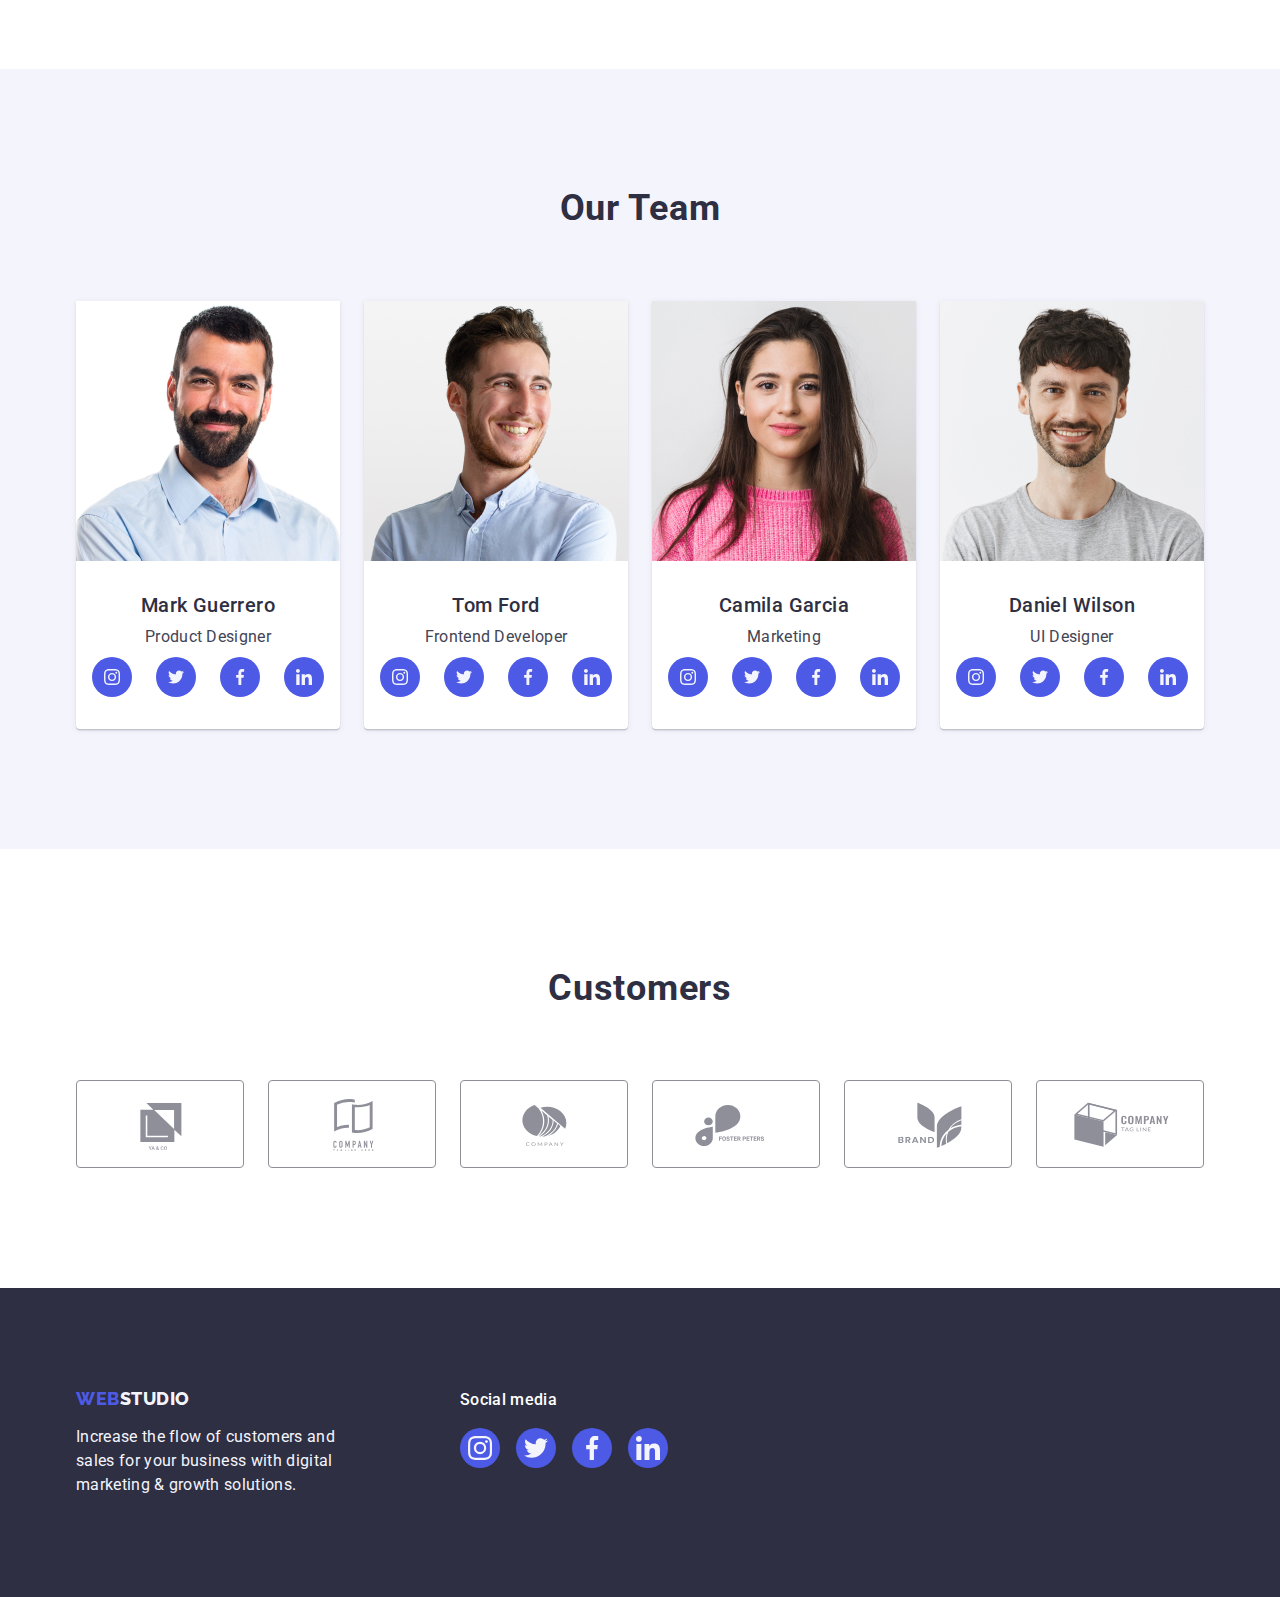
==== commit 76e55b24: "hw5 mod" ====
--- a/index.html
+++ b/index.html
@@ -66,7 +66,7 @@
           <h1 class="hero-imege-title title">
             Effective Solutions for Your Business
           </h1>
-          <button class="imege-button" type="button"data-modal-open>Order Service</button>
+          <button class="imege-button" type="button" data-modal-open>Order Service</button>
         </div>
       </section>
       <!-- section 1-->
@@ -411,9 +411,9 @@
       </div>
     </footer>
 <!--Modal widow-->
-<div class="backdrop is-hidden"data-modal>
+<div class="backdrop is-hidden" data-modal>
   <div class="modal ">
-    <button class="modal-close-bth"data-modal-close>
+    <button class="modal-close-bth" type="button" data-modal-close>
       <svg class="modal-close-icon" width="8" height="8">
         <use href="./images/icons.svg#icon-close-black"></use>
       </svg>
--- a/css/styles.css
+++ b/css/styles.css
@@ -154,7 +154,7 @@
   content: "";
 
   position: absolute;
-  bottom: 0;
+  bottom: -1px;
   left: 0;
 
   display: block;
@@ -386,7 +386,7 @@
   border: 1px solid #8e8f99;
   border-radius: 4px;
   color: var(--color-light-slate);
-  transition: background-color var(--anim-fast), color var(--anim-fast);
+  transition: border-color var(--anim-fast), color var(--anim-fast);
 }
 .customers-icon {
   fill: currentColor;
@@ -499,7 +499,7 @@
   padding: 12px 24px;
   border: 1px solid var(--color-cornflower);
   border-radius: 4px;
-  transition: color var(--anim-fast), background-color var(--anim-fast), border var(--anim-fast), box-shadow var(--anim-fast) ;
+  transition: color var(--anim-fast), background-color var(--anim-fast), border-color var(--anim-fast), box-shadow var(--anim-fast) ;
 }
 .button:hover,
 .button:focus {
@@ -558,7 +558,8 @@
   transform: translateY(100%) ;
   transition: transform var(--anim-fast);
 }
-.project-item:hover .overlay {
+.project-link:hover .overlay,
+.project-link:focus .overlay{
   transform: translateY(0%) ;
 } 
 .overlay-text {
@@ -599,22 +600,24 @@
   left: calc(50%);
   transform: translate(-50%, -50%);
   width: 408px;
-  height: 576px;
+  min-height: 576px;
   background-color: var(--color-dairy);
   box-shadow: 0px 1px 1px rgba(0, 0, 0, 0.14), 0px 1px 3px rgba(0, 0, 0, 0.12),
     0px 2px 1px rgba(0, 0, 0, 0.2);
   border-radius: 4px;
-  transition: opacity 300ms ease, transform 300ms ease;
+  transition: transform 300ms ease, opacity 800ms ease;
   transition-delay: 400ms;
 
 }
-.backdrop.is-hidden.mobal {
+
+.backdrop.is-hidden .modal {
   opacity: 0;
-  transform: translate(-50%, -70%);
+  transform: translate(-50%, -90%);
   transition-delay: 0ms;
 }
 .modal-close-bth {
-  position: absolute;
+
+position: absolute;
 top: 24px;
 right: 24px;
 
@@ -629,10 +632,24 @@
 background-color:var(--color-cornflower);
 border-radius: 50%;
 border: 1px solid rgba(0, 0, 0, 0.1);
+cursor: pointer;
+transition: background-color var(--anim-fast), border var(--anim-fast);
+}
+
+.modal-close-bth:hover,
+.modal-close-bth:focus {
+  background-color:var(--color-ocean);
+  border: none;
 }
 .modal-close-icon {
   fill: var(--color-grey);
-}
+  transition: fill var(--anim-fast);
+}
+.modal-close-bth:hover .modal-close-icon,
+.modal-close-bth:focus .modal-close-icon{
+  fill: var(--color-white);
+}
+
 
 /*!!!!!!!!!!!!!!!!!!!!!!!!!!!!!!------------------CSS root---------!!!!!!!!!!!!!!!!!!!!!!!!!!!!!!!!!!!!!!!!!!*/
 :root {
